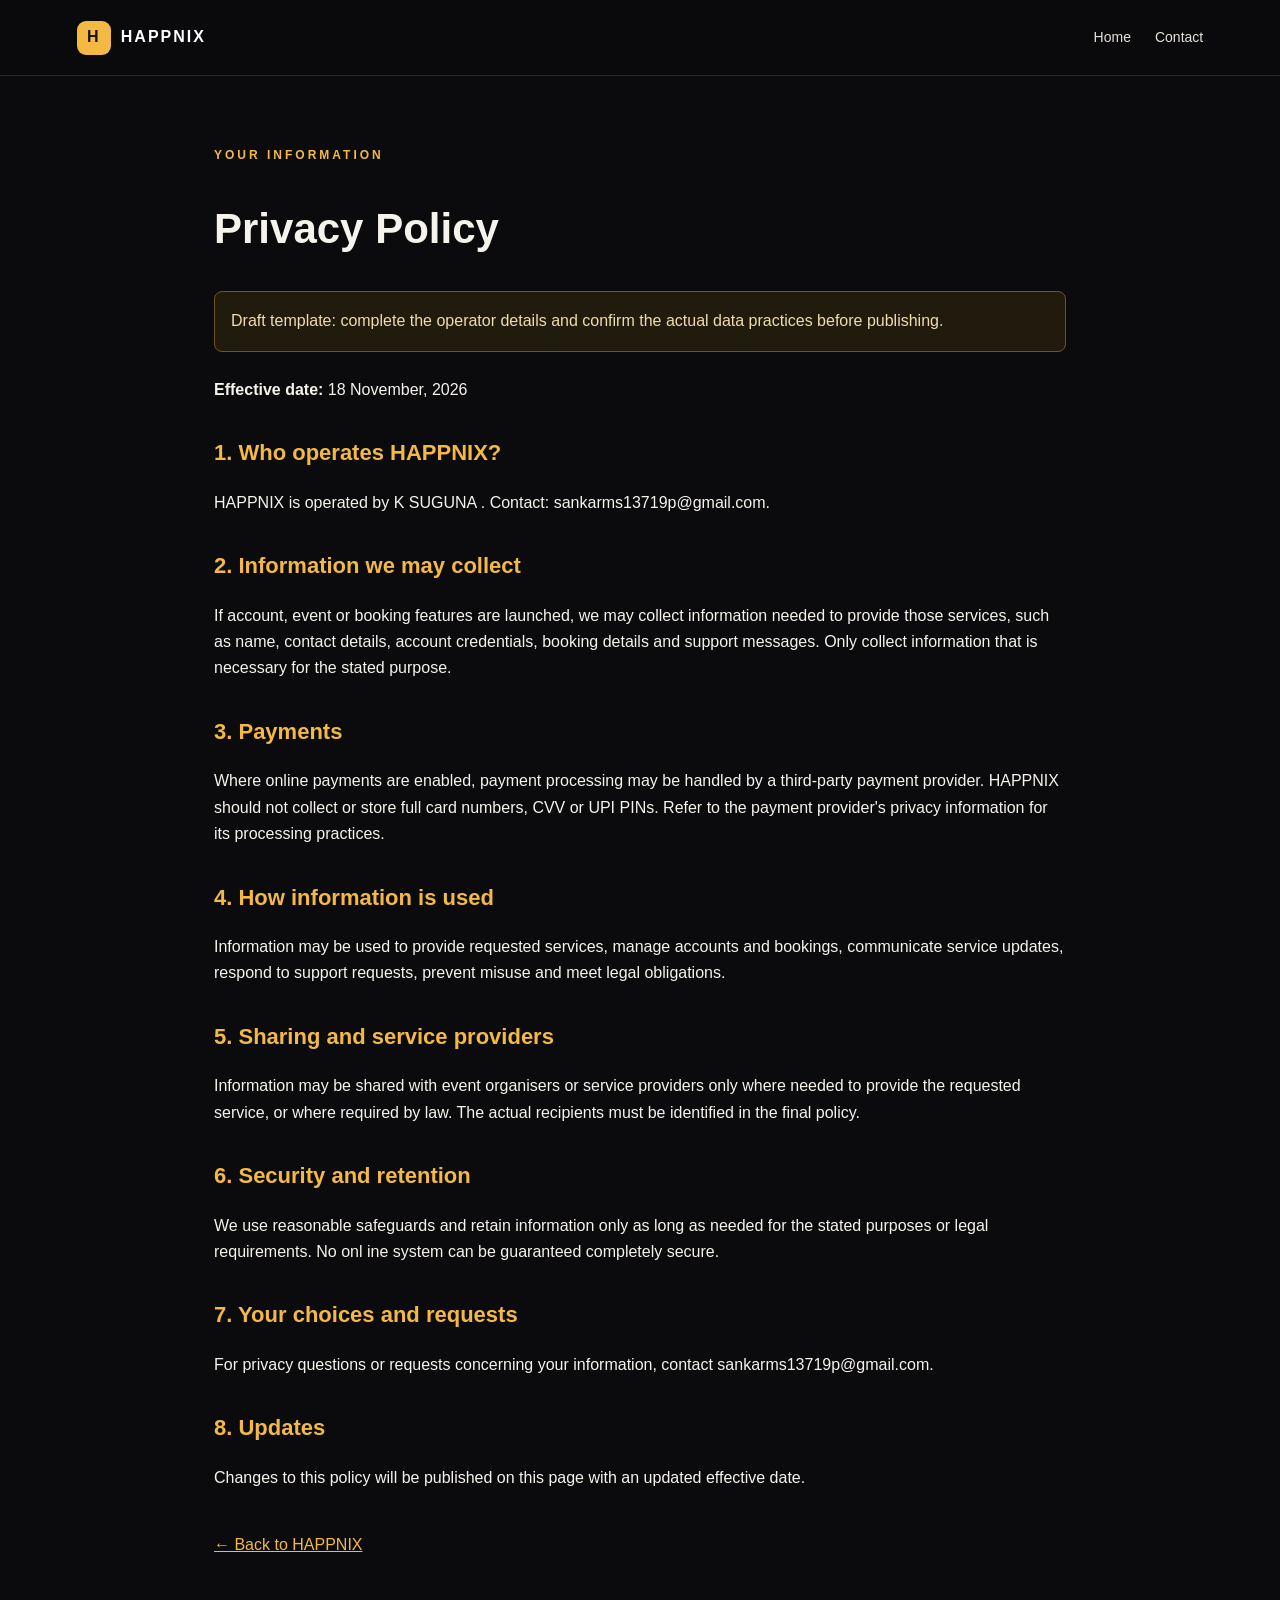
==== privacy.html @ f62f1d6f "Add files via upload" ====
<!doctype html><html lang="en"><head><meta charset="utf-8"><meta name="viewport" content="width=device-width,initial-scale=1"><title>Privacy Policy | HAPPNIX</title><link rel="stylesheet" href="style.css"></head><body><header class="nav"><a class="brand" href="index.html"><span class="mark">H</span> HAPPNIX</a><nav><a href="index.html">Home</a><a href="contact.html">Contact</a></nav></header><main class="document"><div class="eyebrow">YOUR INFORMATION</div><h1>Privacy Policy</h1><div class="notice">Draft template: complete the operator details and confirm the actual data practices before publishing.</div><p><b>Effective date:</b> 18 November, 2026</p><h2>1. Who operates HAPPNIX?</h2><p>HAPPNIX is operated by K SUGUNA . Contact: sankarms13719p@gmail.com.</p><h2>2. Information we may collect</h2><p>If account, event or booking features are launched, we may collect information needed to provide those services, such as name, contact details, account credentials, booking details and support messages. Only collect information that is necessary for the stated purpose.</p><h2>3. Payments</h2><p>Where online payments are enabled, payment processing may be handled by a third-party payment provider. HAPPNIX should not collect or store full card numbers, CVV or UPI PINs. Refer to the payment provider's privacy information for its processing practices.</p><h2>4. How information is used</h2><p>Information may be used to provide requested services, manage accounts and bookings, communicate service updates, respond to support requests, prevent misuse and meet legal obligations.</p><h2>5. Sharing and service providers</h2><p>Information may be shared with event organisers or service providers only where needed to provide the requested service, or where required by law. The actual recipients must be identified in the final policy.</p><h2>6. Security and retention</h2><p>We use reasonable safeguards and retain information only as long as needed for the stated purposes or legal requirements. No onl
ine system can be guaranteed completely secure.</p><h2>7. Your choices and requests</h2><p>For privacy questions or requests concerning your information, contact sankarms13719p@gmail.com.</p><h2>8. Updates</h2><p>Changes to this policy will be published on this page with an updated effective date.</p><a class="back" href="index.html">← Back to HAPPNIX</a></main></body></html>
---- style.css ----
:root{--bg:#0b0b0d;--panel:#151519;--gold:#f4b942;--text:#f6f3ed;--muted:#b6b1a7}*{box-sizing:border-box}html{scroll-behavior:smooth}body{margin:0;background:var(--bg);color:var(--text);font:16px/1.65 Arial, sans-serif}.nav{height:76px;padding:0 max(6vw,22px);display:flex;align-items:center;justify-content:space-between;border-bottom:1px solid #28282c;position:sticky;top:0;background:#0b0b0df2;z-index:5}.brand{font-weight:800;letter-spacing:2px;color:white;text-decoration:none;display:flex;align-items:center;gap:10px}.mark{display:inline-grid;place-items:center;width:34px;height:34px;background:var(--gold);color:#17130b;border-radius:9px;font-weight:900}nav{display:flex;gap:24px}a{color:var(--gold)}nav a,.footerlinks a{color:#e6e1d8;text-decoration:none;font-size:14px}.hero{padding:110px max(9vw,24px) 95px;background:radial-gradient(ellipse at 80% 30%,#47320e55,transparent 48%)}.eyebrow{color:var(--gold);font-size:12px;font-weight:700;letter-spacing:3px}.hero h1{font-size:clamp(48px,8vw,88px);line-height:1.04;margin:22px 0}.hero h1 span{color:var(--gold)}.lead{max-width:650px;color:#d0cbc2;font-size:19px}.cta{display:inline-block;margin-top:24px;padding:13px 20px;background:var(--gold);color:#17130b;text-decoration:none;font-weight:700;border-radius:5px}.hero-note{color:var(--muted);font-size:13px;margin-top:25px}.section{padding:75px max(9vw,24px);border-top:1px solid #242428}.section h2{font-size:clamp(30px,4vw,46px);line-height:1.15;max-width:700px;margin:15px 0 22px}.section p{max-width:800px;color:#c9c4bb}.grid{display:grid;grid-template-columns:repeat(3,1fr);gap:18px;margin-top:30px}.grid article{background:var(--panel);padding:25px;border:1px solid #29292e;border-radius:10px}.num{color:var(--gold);font-weight:bold}.grid h3{margin-bottom:5px}.steps{display:grid;grid-template-columns:repeat(3,1fr);gap:20px}.steps p{padding:20px;background:var(--panel);border-radius:8px}.contact{background:#111114}footer{padding:38px max(6vw,22px);border-top:1px solid #29292e;color:var(--muted)}.footerlinks{display:flex;gap:18px;flex-wrap:wrap;margin:18px 0}footer small{display:block;max-width:800px;color:#9b968e}.document{max-width:900px;margin:70px auto;padding:0 24px 80px}.document h1{font-size:42px}.document h2{font-size:22px;margin-top:32px;color:var(--gold)}.notice{padding:16px;border:1px solid #72551d;background:#211b0e;border-radius:8px;color:#f1dcae;margin:25px 0}.back{display:inline-block;margin-top:25px}@media(max-width:700px){nav{gap:10px}nav a{font-size:12px}.grid,.steps{grid-template-columns:1fr}.hero{padding-top:75px}.nav{padding:0 16px}}
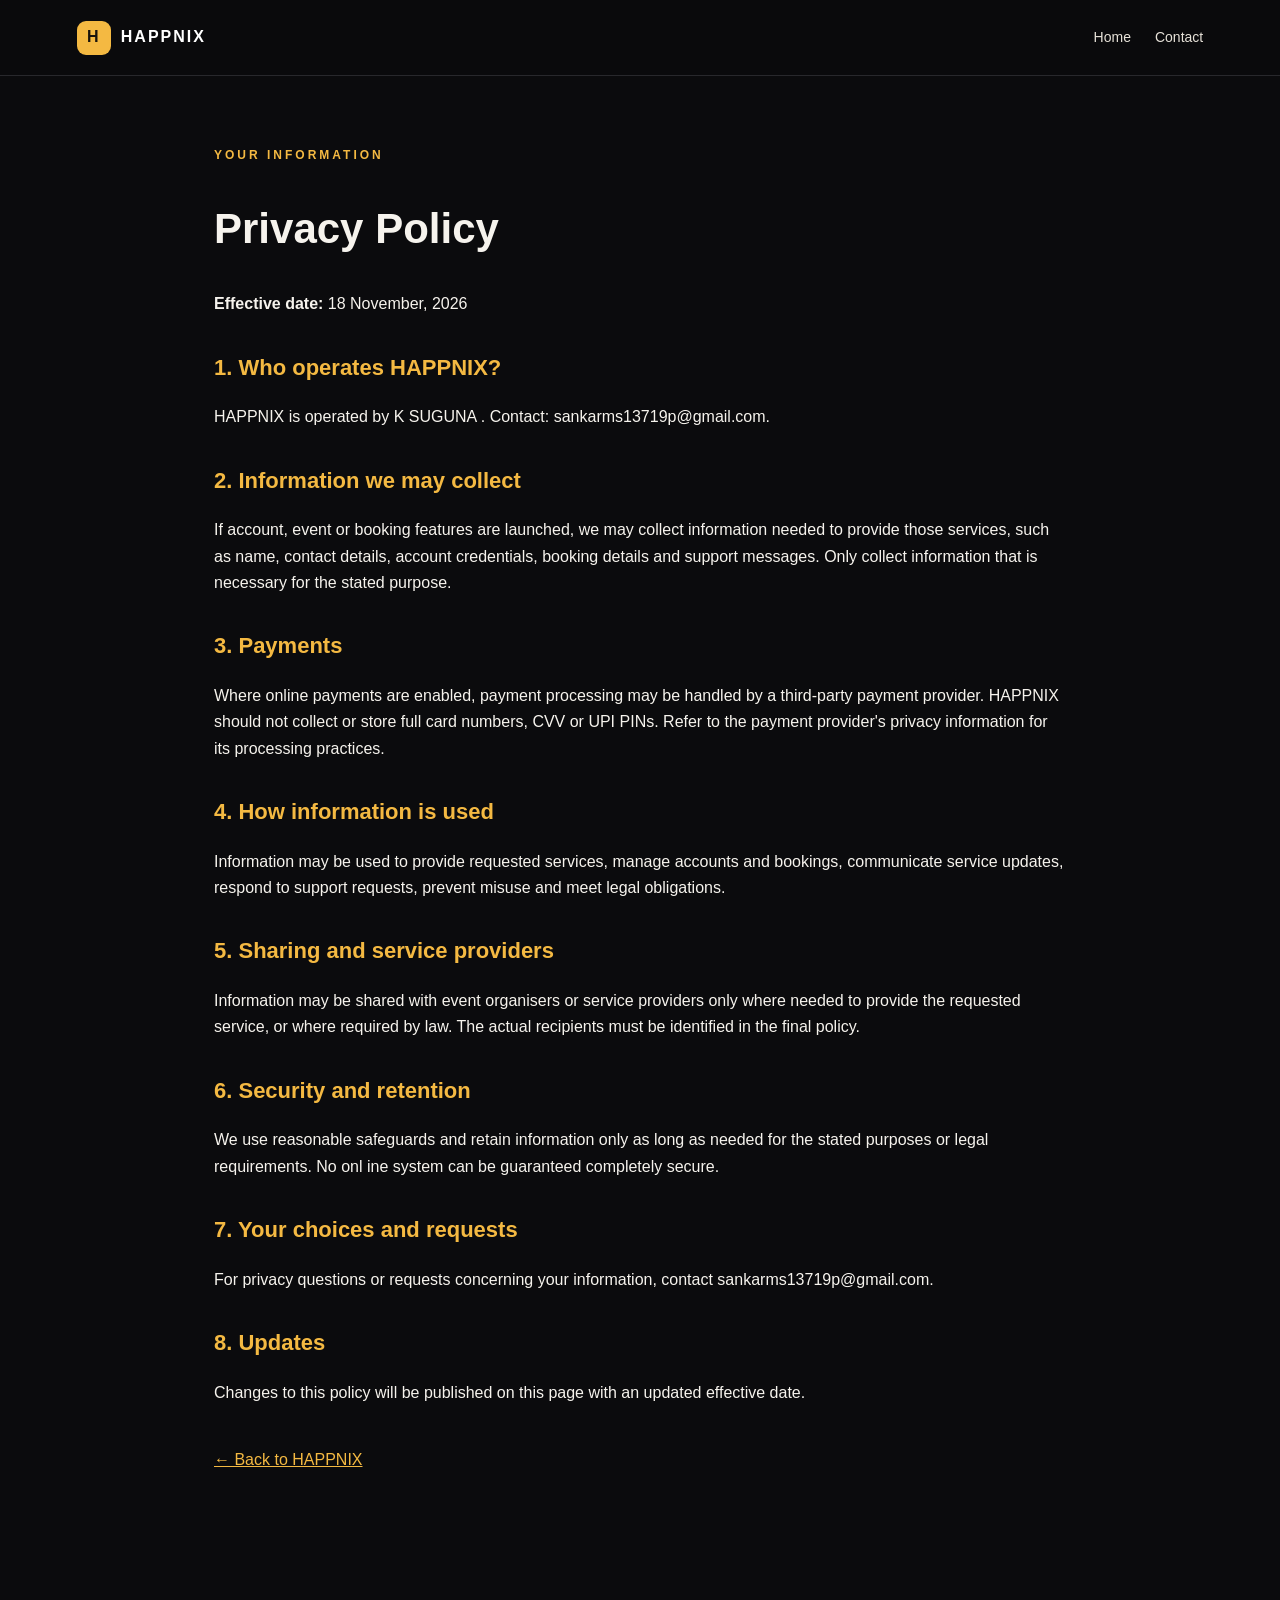
==== commit e53d2d8c: "Update privacy.html" ====
--- a/privacy.html
+++ b/privacy.html
@@ -1,2 +1,2 @@
-<!doctype html><html lang="en"><head><meta charset="utf-8"><meta name="viewport" content="width=device-width,initial-scale=1"><title>Privacy Policy | HAPPNIX</title><link rel="stylesheet" href="style.css"></head><body><header class="nav"><a class="brand" href="index.html"><span class="mark">H</span> HAPPNIX</a><nav><a href="index.html">Home</a><a href="contact.html">Contact</a></nav></header><main class="document"><div class="eyebrow">YOUR INFORMATION</div><h1>Privacy Policy</h1><div class="notice">Draft template: complete the operator details and confirm the actual data practices before publishing.</div><p><b>Effective date:</b> 18 November, 2026</p><h2>1. Who operates HAPPNIX?</h2><p>HAPPNIX is operated by K SUGUNA . Contact: sankarms13719p@gmail.com.</p><h2>2. Information we may collect</h2><p>If account, event or booking features are launched, we may collect information needed to provide those services, such as name, contact details, account credentials, booking details and support messages. Only collect information that is necessary for the stated purpose.</p><h2>3. Payments</h2><p>Where online payments are enabled, payment processing may be handled by a third-party payment provider. HAPPNIX should not collect or store full card numbers, CVV or UPI PINs. Refer to the payment provider's privacy information for its processing practices.</p><h2>4. How information is used</h2><p>Information may be used to provide requested services, manage accounts and bookings, communicate service updates, respond to support requests, prevent misuse and meet legal obligations.</p><h2>5. Sharing and service providers</h2><p>Information may be shared with event organisers or service providers only where needed to provide the requested service, or where required by law. The actual recipients must be identified in the final policy.</p><h2>6. Security and retention</h2><p>We use reasonable safeguards and retain information only as long as needed for the stated purposes or legal requirements. No onl
-ine system can be guaranteed completely secure.</p><h2>7. Your choices and requests</h2><p>For privacy questions or requests concerning your information, contact sankarms13719p@gmail.com.</p><h2>8. Updates</h2><p>Changes to this policy will be published on this page with an updated effective date.</p><a class="back" href="index.html">← Back to HAPPNIX</a></main></body></html>+<!doctype html><html lang="en"><head><meta charset="utf-8"><meta name="viewport" content="width=device-width,initial-scale=1"><title>Privacy Policy | HAPPNIX</title><link rel="stylesheet" href="style.css"></head><body><header class="nav"><a class="brand" href="index.html"><span class="mark">H</span> HAPPNIX</a><nav><a href="index.html">Home</a><a href="contact.html">Contact</a></nav></header><main class="document"><div class="eyebrow">YOUR INFORMATION</div><h1>Privacy Policy</h1><p><b>Effective date:</b> 18 November, 2026</p><h2>1. Who operates HAPPNIX?</h2><p>HAPPNIX is operated by K SUGUNA . Contact: sankarms13719p@gmail.com.</p><h2>2. Information we may collect</h2><p>If account, event or booking features are launched, we may collect information needed to provide those services, such as name, contact details, account credentials, booking details and support messages. Only collect information that is necessary for the stated purpose.</p><h2>3. Payments</h2><p>Where online payments are enabled, payment processing may be handled by a third-party payment provider. HAPPNIX should not collect or store full card numbers, CVV or UPI PINs. Refer to the payment provider's privacy information for its processing practices.</p><h2>4. How information is used</h2><p>Information may be used to provide requested services, manage accounts and bookings, communicate service updates, respond to support requests, prevent misuse and meet legal obligations.</p><h2>5. Sharing and service providers</h2><p>Information may be shared with event organisers or service providers only where needed to provide the requested service, or where required by law. The actual recipients must be identified in the final policy.</p><h2>6. Security and retention</h2><p>We use reasonable safeguards and retain information only as long as needed for the stated purposes or legal requirements. No onl
+ine system can be guaranteed completely secure.</p><h2>7. Your choices and requests</h2><p>For privacy questions or requests concerning your information, contact sankarms13719p@gmail.com.</p><h2>8. Updates</h2><p>Changes to this policy will be published on this page with an updated effective date.</p><a class="back" href="index.html">← Back to HAPPNIX</a></main></body></html>
